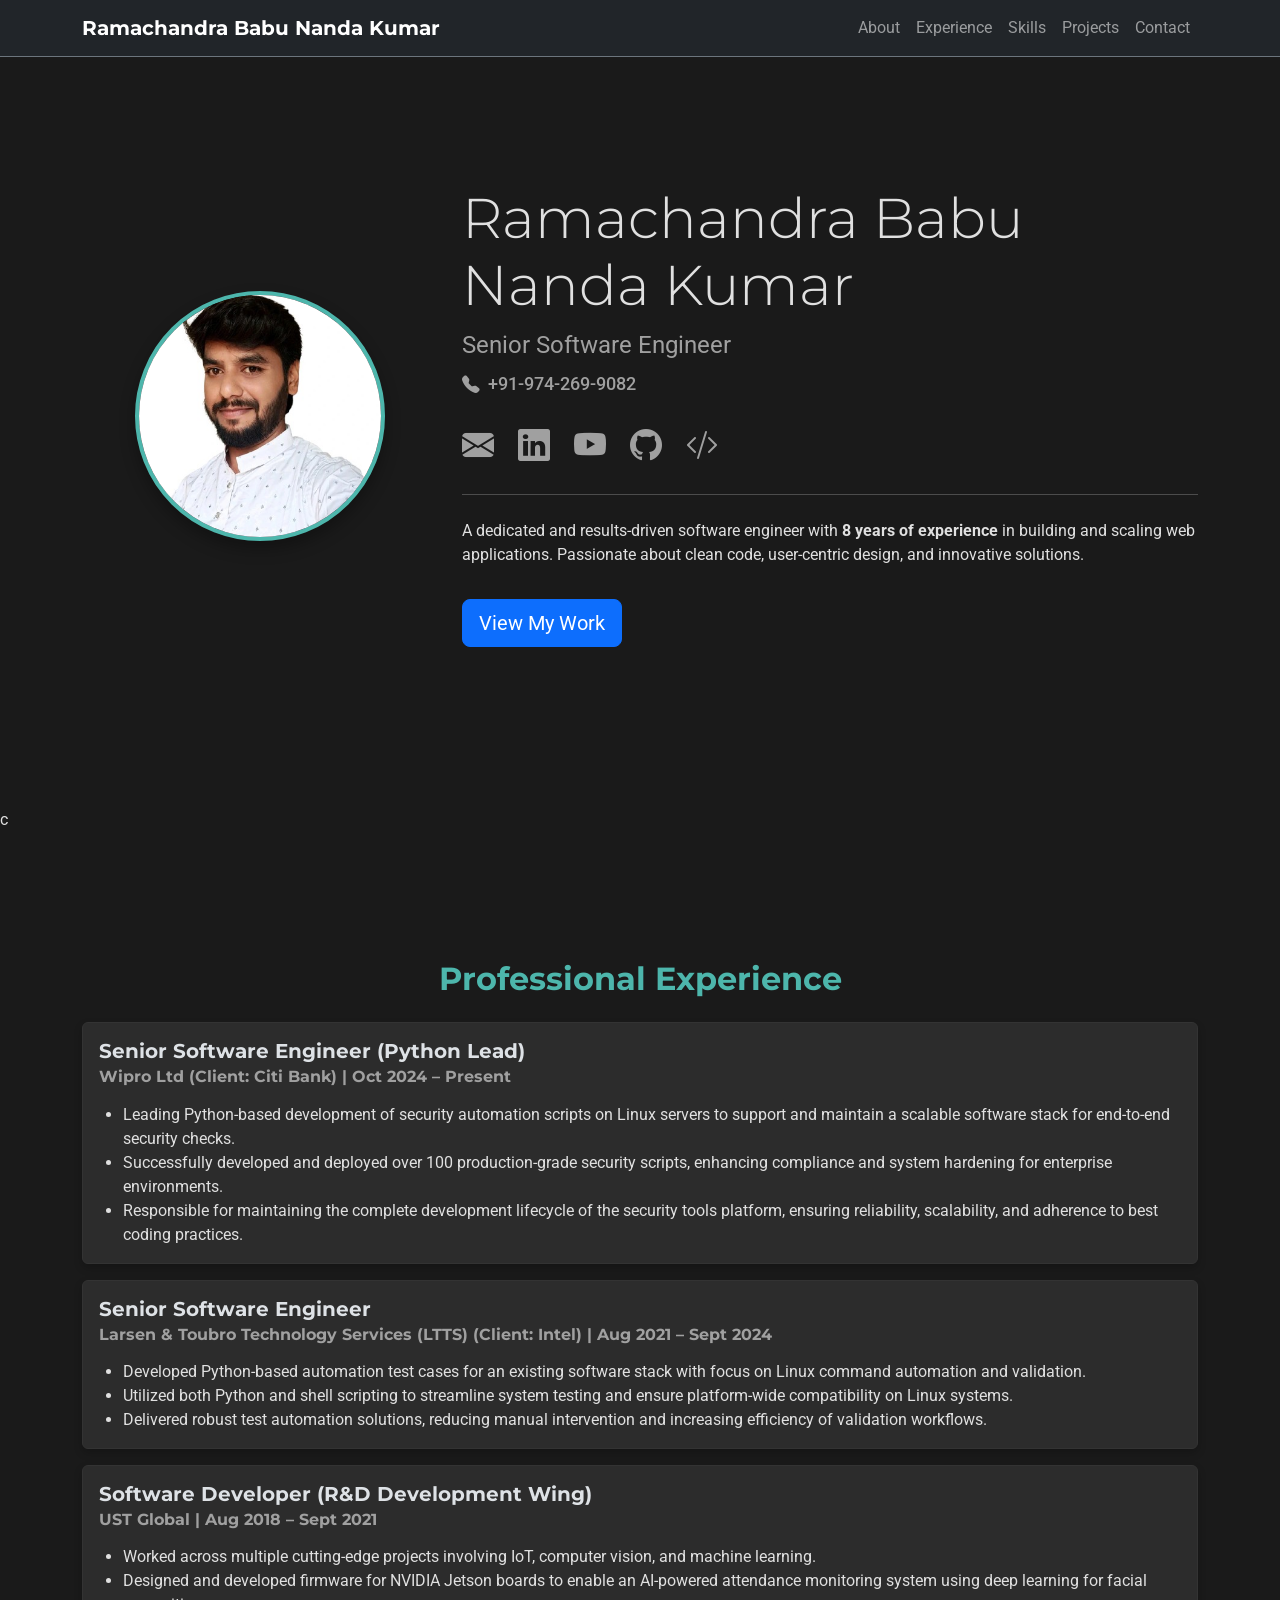
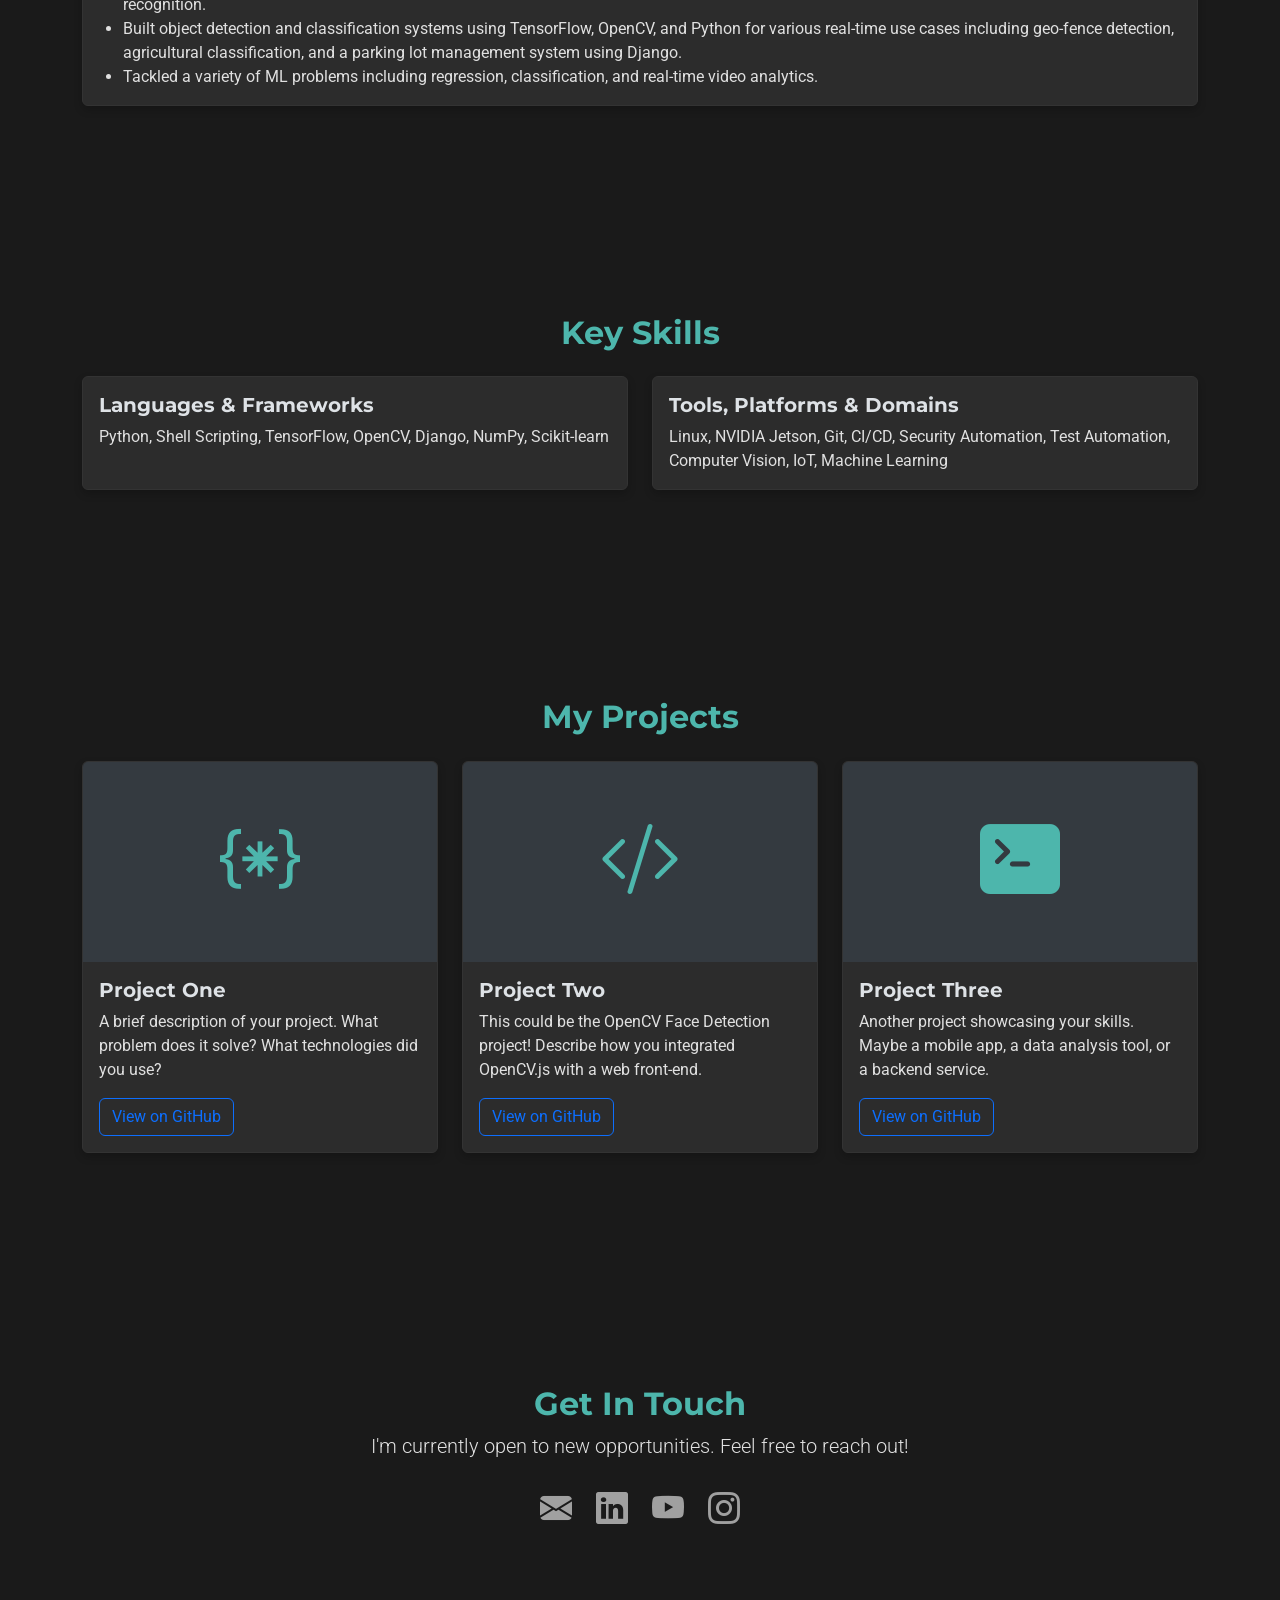
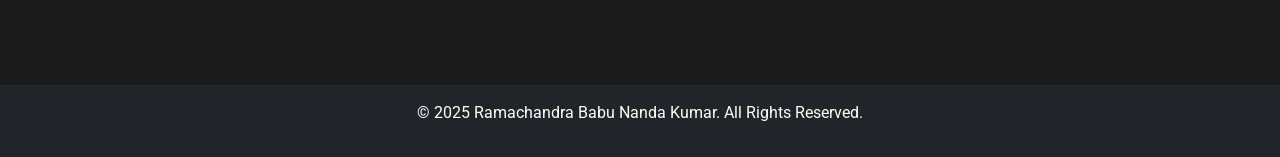
==== index.html @ 021d2466 "updated web page" ====
<!DOCTYPE html>
<html lang="en">
<head>
    <meta charset="UTF-8">
    <meta name="viewport" content="width=device-width, initial-scale=1.0">
    <title>Ramachandra Babu Nanda Kumar - Senior Software Engineer</title>
    <!-- Favicon -->
    <link rel="apple-touch-icon" sizes="180x180" href="img/apple-touch-icon.png">
    <link rel="icon" type="image/png" sizes="32x32" href="img/favicon-32x32.png">
    <link rel="icon" type="image/png" sizes="16x16" href="img/favicon-16x16.png">
    <link rel="shortcut icon" href="img/favicon.ico">
    <!-- Bootstrap CSS (v5.3) -->
    <link href="https://cdn.jsdelivr.net/npm/bootstrap@5.3.3/dist/css/bootstrap.min.css" rel="stylesheet" integrity="sha384-QWTKZyjpPEjISv5WaRU9OFeRpok6YctnYmDr5pNlyT2bRjXh0JMhjY6hW+ALEwIH" crossorigin="anonymous">
    <!-- Bootstrap Icons -->
    <link rel="stylesheet" href="https://cdn.jsdelivr.net/npm/bootstrap-icons@1.11.3/font/bootstrap-icons.min.css">
    <!-- Animate On Scroll CSS -->
    <link rel="stylesheet" href="https://unpkg.com/aos@next/dist/aos.css" />
    <!-- Custom CSS -->
    <link rel="stylesheet" href="css/styles.css">
    <!-- Google Fonts -->
    <link href="https://fonts.googleapis.com/css2?family=Montserrat:wght@400;700&family=Roboto:wght@400;500&display=swap" rel="stylesheet">
</head>
<body data-bs-theme="dark">

    <!-- Navbar -->
    <nav class="navbar navbar-expand-lg navbar-dark bg-dark fixed-top border-bottom border-secondary">
        <div class="container">
            <a class="navbar-brand" href="#">
                <span class="d-none d-lg-inline">Ramachandra Babu Nanda Kumar</span>
                <span class="d-lg-none">R. B. Nanda Kumar</span>
            </a>
            <button class="navbar-toggler" type="button" data-bs-toggle="collapse" data-bs-target="#navbarNav" aria-controls="navbarNav" aria-expanded="false" aria-label="Toggle navigation">
                <span class="navbar-toggler-icon"></span>
            </button>
            <div class="collapse navbar-collapse" id="navbarNav">
                <ul class="navbar-nav ms-auto">
                    <li class="nav-item"><a class="nav-link" href="#about">About</a></li>
                    <li class="nav-item"><a class="nav-link" href="#experience">Experience</a></li>
                    <li class="nav-item"><a class="nav-link" href="#skills">Skills</a></li>
                    <li class="nav-item"><a class="nav-link" href="#projects">Projects</a></li>
                    <li class="nav-item"><a class="nav-link" href="#contact">Contact</a></li>
                </ul>
            </div>
        </div>
    </nav>

    <!-- Hero Section -->
    <header id="about" class="hero-section d-flex align-items-center">
        <div class="container">
            <div class="row align-items-center">
                <!-- Left Column: Profile Image -->
                <div class="col-lg-4 text-center mb-4 mb-lg-0">
                    <img src="img/profile_image.jpg" alt="Ramachandra Babu Nanda Kumar" class="profile-image" data-aos="zoom-in">
                </div>
                <!-- Right Column: Text Content -->
                <div class="col-lg-8 text-center text-lg-start">
                    <h1 class="display-4" data-aos="fade-up" data-aos-delay="100">Ramachandra Babu Nanda Kumar</h1>
                    <p class="lead mb-2" data-aos="fade-up" data-aos-delay="200">Senior Software Engineer</p>
                    <a href="tel:+91-974-269-9082" class="phone-number-link" aria-label="Phone" data-aos="fade-up" data-aos-delay="250"><i class="bi bi-telephone-fill me-2"></i>+91-974-269-9082</a>
                    <div class="social-icons my-4 justify-content-center justify-content-lg-start" data-aos="fade-up" data-aos-delay="300">
                        <a href="mailto:ramchandraz2011@gmail.com" class="social-icon" aria-label="Email"><i class="bi bi-envelope-fill"></i></a>
                        <a href="https://www.linkedin.com/in/ramchandrababu/" class="social-icon" target="_blank" rel="noopener noreferrer" aria-label="LinkedIn"><i class="bi bi-linkedin"></i></a>
                        <a href="https://www.youtube.com/@code_with_rcb" class="social-icon" target="_blank" rel="noopener noreferrer" aria-label="YouTube"><i class="bi bi-youtube"></i></a>
                        <a href="https://github.com/ramchandra2011" class="social-icon" target="_blank" rel="noopener noreferrer" aria-label="GitHub"><i class="bi bi-github"></i></a>
                        <a href="https://leetcode.com/u/ramchandra2011/" class="social-icon" target="_blank" rel="noopener noreferrer" aria-label="LeetCode"><i class="bi bi-code-slash"></i></a>
                    </div>
                    <hr class="my-4 d-none d-lg-block">
                    <p data-aos="fade-up" data-aos-delay="400">A dedicated and results-driven software engineer with <strong>8 years of experience</strong> in building and scaling web applications. Passionate about clean code, user-centric design, and innovative solutions.</p>
                    <a class="btn btn-primary btn-lg mt-3" href="#projects" role="button" data-aos="fade-up" data-aos-delay="500">View My Work</a>
                </div>
            </div>
        </div>
    </header>
c
    <!-- Main Content -->
    <div class="container mt-5">

        <!-- Experience Section -->
        <section id="experience" class="mb-5" data-aos="fade-up">
            <h2 class="text-center mb-4">Professional Experience</h2>
            <div class="card mb-3">
                <div class="card-body">
                    <h5 class="card-title">Senior Software Engineer (Python Lead)</h5>
                    <h6 class="card-subtitle mb-2">Wipro Ltd (Client: Citi Bank) | Oct 2024 – Present</h6>
                    <ul class="card-text mt-3 ps-4">
                        <li>Leading Python-based development of security automation scripts on Linux servers to support and maintain a scalable software stack for end-to-end security checks.</li>
                        <li>Successfully developed and deployed over 100 production-grade security scripts, enhancing compliance and system hardening for enterprise environments.</li>
                        <li>Responsible for maintaining the complete development lifecycle of the security tools platform, ensuring reliability, scalability, and adherence to best coding practices.</li>
                    </ul>
                </div>
            </div>
            <div class="card mb-3">
                <div class="card-body">
                    <h5 class="card-title">Senior Software Engineer</h5>
                    <h6 class="card-subtitle mb-2">Larsen & Toubro Technology Services (LTTS) (Client: Intel) | Aug 2021 – Sept 2024</h6>
                    <ul class="card-text mt-3 ps-4">
                        <li>Developed Python-based automation test cases for an existing software stack with focus on Linux command automation and validation.</li>
                        <li>Utilized both Python and shell scripting to streamline system testing and ensure platform-wide compatibility on Linux systems.</li>
                        <li>Delivered robust test automation solutions, reducing manual intervention and increasing efficiency of validation workflows.</li>
                    </ul>
                </div>
            </div>
            <div class="card">
                <div class="card-body">
                    <h5 class="card-title">Software Developer (R&D Development Wing)</h5>
                    <h6 class="card-subtitle mb-2">UST Global | Aug 2018 – Sept 2021</h6>
                    <ul class="card-text mt-3 ps-4">
                        <li>Worked across multiple cutting-edge projects involving IoT, computer vision, and machine learning.</li>
                        <li>Designed and developed firmware for NVIDIA Jetson boards to enable an AI-powered attendance monitoring system using deep learning for facial recognition.</li>
                        <li>Built object detection and classification systems using TensorFlow, OpenCV, and Python for various real-time use cases including geo-fence detection, agricultural classification, and a parking lot management system using Django.</li>
                        <li>Tackled a variety of ML problems including regression, classification, and real-time video analytics.</li>
                    </ul>
                </div>
            </div>
        </section>

        <!-- Skills Section -->
        <section id="skills" class="mb-5" data-aos="fade-up">
            <h2 class="text-center mb-4">Key Skills</h2>
            <div class="row">
                <div class="col-md-6">
                    <div class="card h-100">
                        <div class="card-body">
                            <h5 class="card-title">Languages & Frameworks</h5>
                            <p class="card-text">Python, Shell Scripting, TensorFlow, OpenCV, Django, NumPy, Scikit-learn</p>
                        </div>
                    </div>
                </div>
                <div class="col-md-6">
                    <div class="card h-100">
                        <div class="card-body">
                            <h5 class="card-title">Tools, Platforms & Domains</h5>
                            <p class="card-text">Linux, NVIDIA Jetson, Git, CI/CD, Security Automation, Test Automation, Computer Vision, IoT, Machine Learning</p>
                        </div>
                    </div>
                </div>
            </div>
        </section>

        <!-- Projects Section -->
        <section id="projects" class="mb-5">
            <h2 class="text-center mb-4" data-aos="fade-up">My Projects</h2>
            <div class="row">
                <!-- Project 1 -->
                <div class="col-md-4 mb-4">
                    <div class="card h-100" data-aos="fade-up" data-aos-delay="100">
                        <div class="card-img-top d-flex align-items-center justify-content-center project-icon-placeholder">
                            <i class="bi bi-braces-asterisk"></i>
                        </div>
                        <div class="card-body">
                            <h5 class="card-title">Project One</h5>
                            <p class="card-text">A brief description of your project. What problem does it solve? What technologies did you use?</p>
                            <a href="#" class="btn btn-outline-primary">View on GitHub</a>
                        </div>
                    </div>
                </div>
                <!-- Project 2 -->
                <div class="col-md-4 mb-4">
                    <div class="card h-100" data-aos="fade-up" data-aos-delay="200">
                        <div class="card-img-top d-flex align-items-center justify-content-center project-icon-placeholder">
                            <i class="bi bi-code-slash"></i>
                        </div>
                        <div class="card-body">
                            <h5 class="card-title">Project Two</h5>
                            <p class="card-text">This could be the OpenCV Face Detection project! Describe how you integrated OpenCV.js with a web front-end.</p>
                            <a href="#" class="btn btn-outline-primary">View on GitHub</a>
                        </div>
                    </div>
                </div>
                <!-- Project 3 -->
                <div class="col-md-4 mb-4">
                    <div class="card h-100" data-aos="fade-up" data-aos-delay="300">
                        <div class="card-img-top d-flex align-items-center justify-content-center project-icon-placeholder">
                            <i class="bi bi-terminal-fill"></i>
                        </div>
                        <div class="card-body">
                            <h5 class="card-title">Project Three</h5>
                            <p class="card-text">Another project showcasing your skills. Maybe a mobile app, a data analysis tool, or a backend service.</p>
                            <a href="#" class="btn btn-outline-primary">View on GitHub</a>
                        </div>
                    </div>
                </div>
            </div>
        </section>

        <!-- Contact Section -->
        <section id="contact" class="text-center mb-5" data-aos="fade-up">
            <h2>Get In Touch</h2>
            <p class="lead">I'm currently open to new opportunities. Feel free to reach out!</p>
            <div class="social-icons my-4 justify-content-center">
                <a href="mailto:ramchandraz2011@gmail.com" class="social-icon" aria-label="Email"><i class="bi bi-envelope-fill"></i></a>
                <a href="https://www.linkedin.com/in/ramchandrababu/" class="social-icon" target="_blank" rel="noopener noreferrer" aria-label="LinkedIn"><i class="bi bi-linkedin"></i></a>
                <a href="https://www.youtube.com/@code_with_rcb" class="social-icon" target="_blank" rel="noopener noreferrer" aria-label="YouTube"><i class="bi bi-youtube"></i></a>
                <a href="https://www.instagram.com/code.with.rcb/" class="social-icon" target="_blank" rel="noopener noreferrer" aria-label="Instagram"><i class="bi bi-instagram"></i></a>
            </div>
        </section>

    </div>

    <!-- Footer -->
    <footer class="bg-dark text-white text-center py-3">
        <p>&copy; 2025 Ramachandra Babu Nanda Kumar. All Rights Reserved.</p>
    </footer>

    <!-- Bootstrap JS Bundle (includes Popper) -->
    <script src="https://cdn.jsdelivr.net/npm/bootstrap@5.3.3/dist/js/bootstrap.bundle.min.js" integrity="sha384-YvpcrYf0tY3lHB60NNkmXc5s9fDVZLESaAA55NDzOxhy9GkcIdslK1eN7N6jIeHz" crossorigin="anonymous"></script>
    <!-- Animate On Scroll JS -->
    <script src="https://unpkg.com/aos@next/dist/aos.js"></script>
    <!-- Custom JS -->
    <script src="js/main.js"></script>
</body>
</html>
---- css/styles.css ----
/* CSS Variables for theming */
:root {
    --primary-accent: #4db6ac; /* A sophisticated teal */
    --background-dark: #1a1a1a;
    --surface-dark: #2c2c2c;
    --text-light: #e0e0e0;
    --text-secondary: #a0a0a0;
    --shadow: 0 8px 16px rgba(0,0,0,0.3);
}

/* General Body & Font Styles */
body {
    font-family: 'Roboto', sans-serif;
    padding-top: 56px; /* Adjust for fixed navbar height */
    scroll-behavior: smooth;
    background-color: var(--background-dark);
    color: var(--text-light);
}

h1, h2, h3, h4, h5, h6, .navbar-brand {
    font-family: 'Montserrat', sans-serif;
    font-weight: 700;
}

h2 {
    color: var(--primary-accent);
}

/* Hero Section */
.hero-section {
    background: var(--background-dark); /* fallback */
    min-height: 80vh;
    margin-bottom: 2rem;
    color: var(--text-light);
}

.hero-section .lead {
    font-size: 1.5rem;
    font-weight: 400;
    color: var(--text-secondary);
}

/* Profile Image */
.profile-image {
    width: 250px;
    height: 250px;
    border-radius: 50%;
    border: 4px solid var(--primary-accent);
    object-fit: cover;
    box-shadow: var(--shadow);
}

/* Social Icons in Hero Section */
.social-icons {
    display: flex;
    gap: 1.5rem;
}

.social-icon {
    font-size: 2rem; /* Make icons larger */
    color: var(--text-secondary);
    transition: color 0.3s ease, transform 0.3s ease;
}
.social-icon:hover {
    color: var(--primary-accent);
    transform: translateY(-3px);
}

.phone-number-link {
    display: inline-block; /* Make it a block to apply margin */
    font-size: 1.1rem;
    font-weight: 500;
    text-decoration: none;
    color: var(--text-secondary);
    transition: color 0.3s ease;
}
.phone-number-link:hover {
    color: var(--primary-accent);
}

/* Section Padding */
section {
    padding: 80px 0;
}

/* Card Styles */
.card {
    background-color: var(--surface-dark);
    border: 1px solid #333;
    box-shadow: 0 4px 8px rgba(0,0,0,0.2);
    transition: transform 0.3s ease-in-out, box-shadow 0.3s ease-in-out;
}
.card:hover {
    transform: translateY(-8px);
    box-shadow: var(--shadow);
}

.card-subtitle {
    color: var(--text-secondary) !important;
}

.card-text {
    color: var(--text-light);
}

/* Project Icon Placeholder */
.project-icon-placeholder {
    height: 200px;
    background-color: #343a40; /* A slightly lighter dark shade */
}

.project-icon-placeholder i {
    font-size: 5rem;
    color: var(--primary-accent);
}

/* Button Hover Effect */
.btn-primary:hover, .btn-outline-primary:hover {
    transform: translateY(-2px);
    box-shadow: 0 4px 8px rgba(0,0,0,0.2);
}

/* --- Responsive Styles for Mobile --- */
@media (max-width: 767.98px) {
    .hero-section {
        min-height: 60vh;
    }

    .hero-section h1.display-4 {
        font-size: 2.5rem; /* Make heading smaller on mobile */
    }

    .profile-image {
        width: 180px; /* Make image smaller on mobile */
        height: 180px;
    }

    section {
        padding: 60px 0; /* Reduce vertical padding on sections */
    }
}
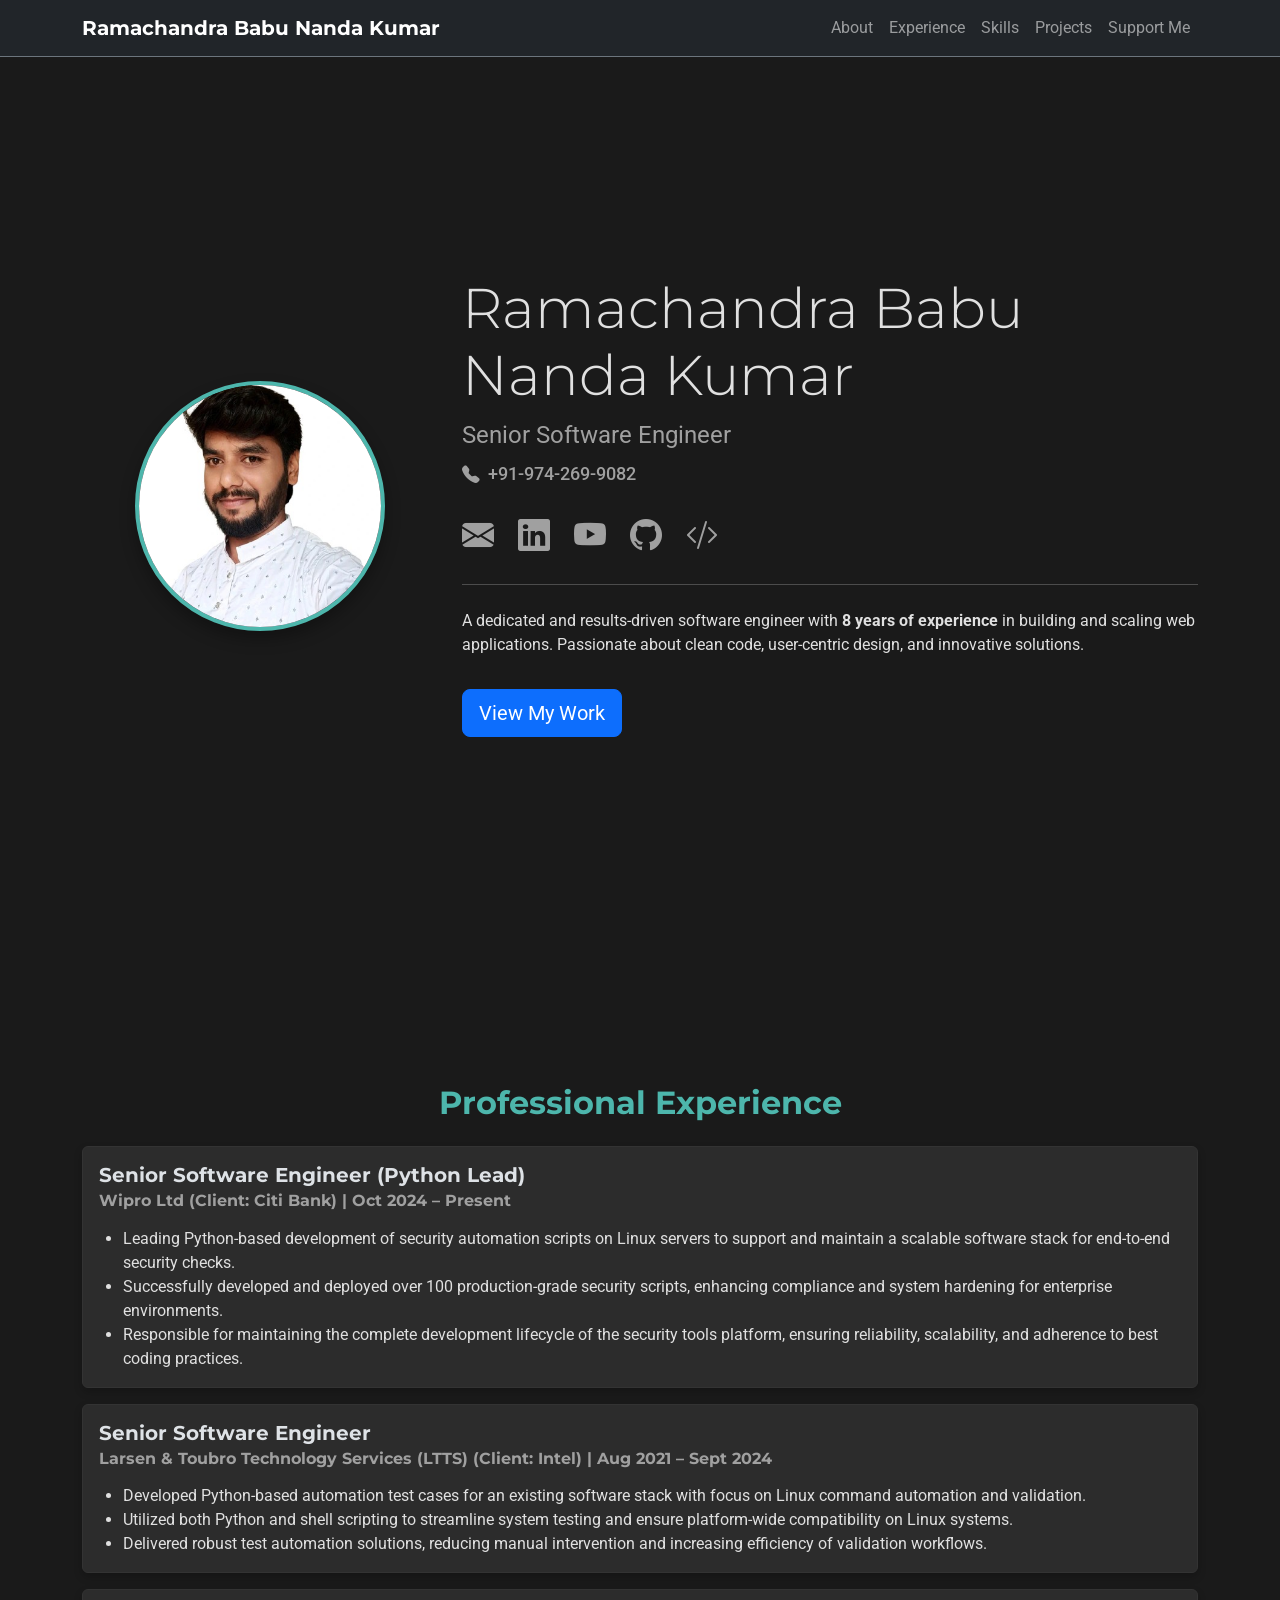
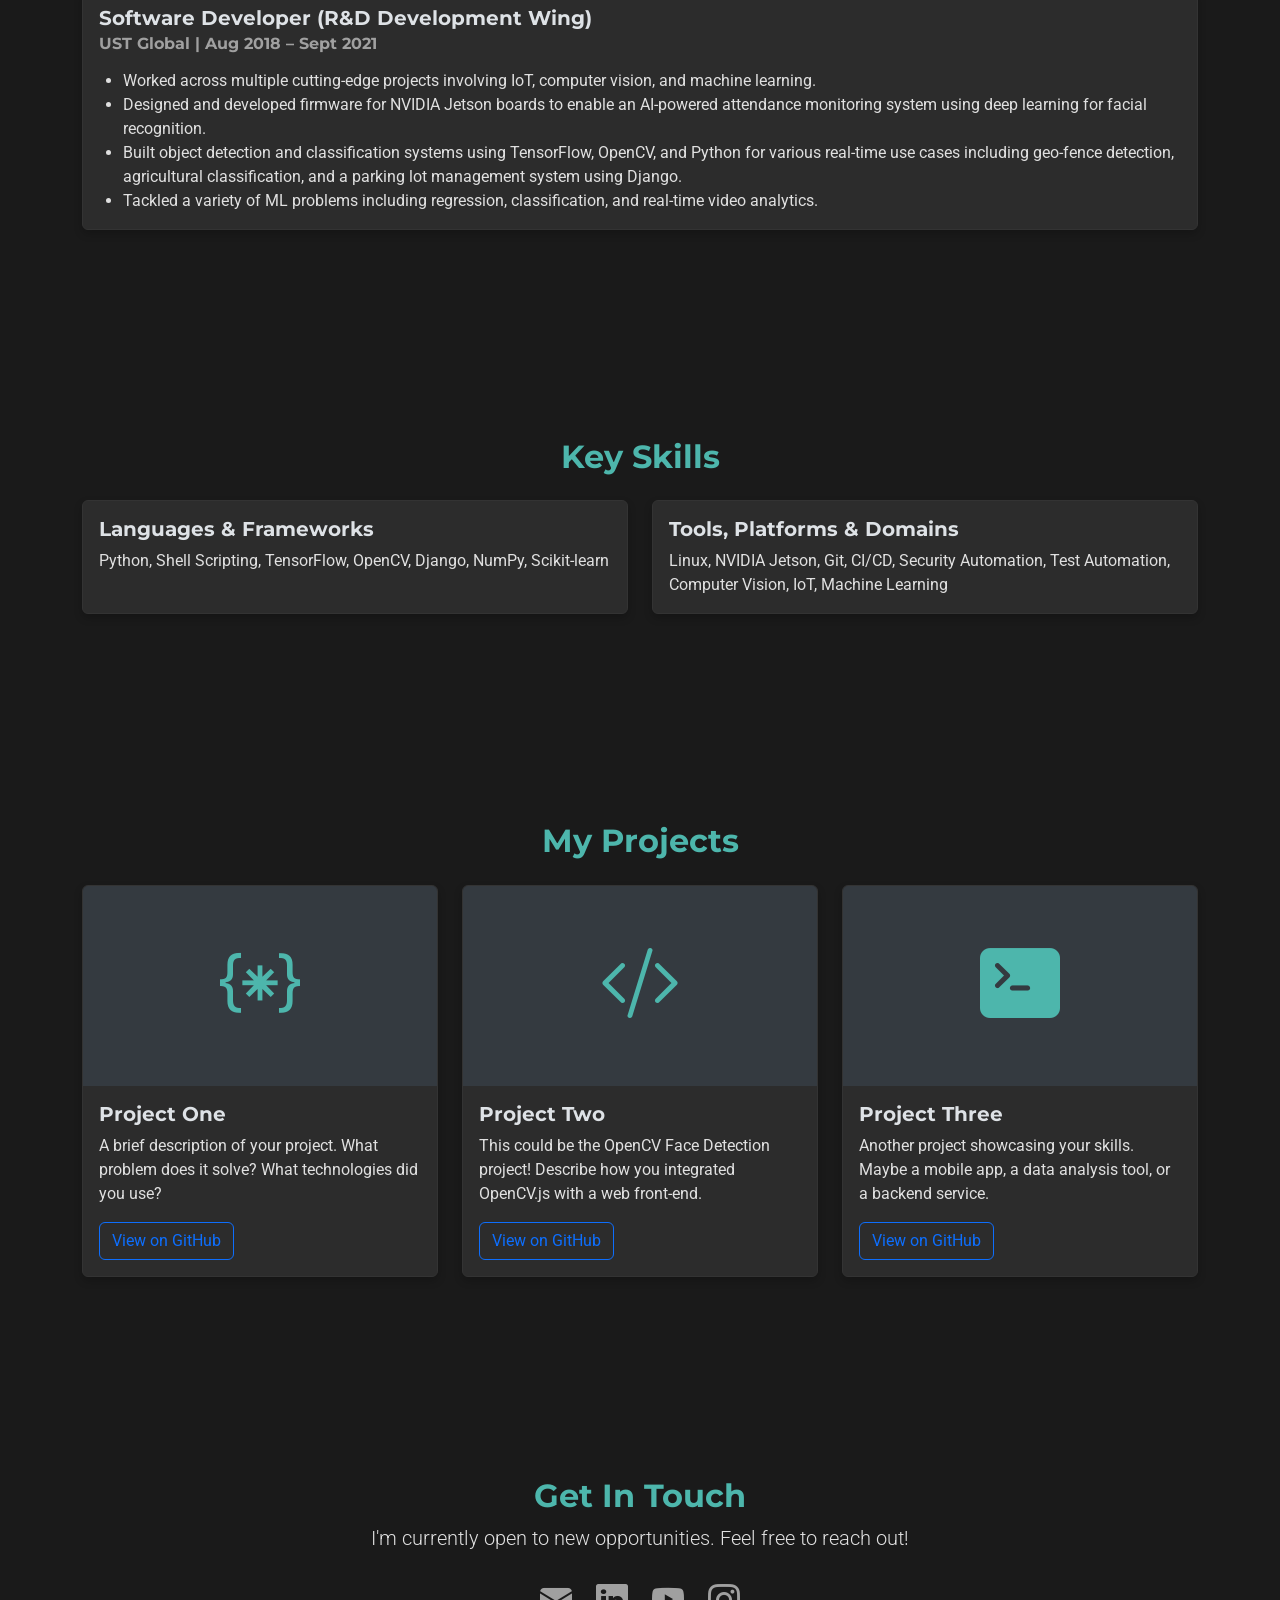
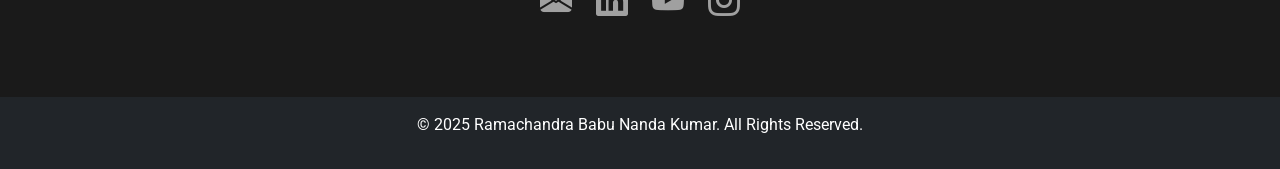
==== commit 518f76d9: "updated payment and topmate page" ====
--- a/index.html
+++ b/index.html
@@ -38,14 +38,14 @@
                     <li class="nav-item"><a class="nav-link" href="#experience">Experience</a></li>
                     <li class="nav-item"><a class="nav-link" href="#skills">Skills</a></li>
                     <li class="nav-item"><a class="nav-link" href="#projects">Projects</a></li>
-                    <li class="nav-item"><a class="nav-link" href="#contact">Contact</a></li>
+                    <li class="nav-item"><a class="nav-link" href="payment.html">Support Me</a></li>
                 </ul>
             </div>
         </div>
     </nav>
 
     <!-- Hero Section -->
-    <header id="about" class="hero-section d-flex align-items-center">
+    <header id="about" class="hero-section d-flex align-items-center min-vh-100">
         <div class="container">
             <div class="row align-items-center">
                 <!-- Left Column: Profile Image -->
@@ -71,7 +71,7 @@
             </div>
         </div>
     </header>
-c
+
     <!-- Main Content -->
     <div class="container mt-5">
 
@@ -184,7 +184,7 @@
         </section>
 
         <!-- Contact Section -->
-        <section id="contact" class="text-center mb-5" data-aos="fade-up">
+        <section id="contact" class="text-center py-5" data-aos="fade-up">
             <h2>Get In Touch</h2>
             <p class="lead">I'm currently open to new opportunities. Feel free to reach out!</p>
             <div class="social-icons my-4 justify-content-center">
@@ -196,7 +196,7 @@
         </section>
 
     </div>
-
+    
     <!-- Footer -->
     <footer class="bg-dark text-white text-center py-3">
         <p>&copy; 2025 Ramachandra Babu Nanda Kumar. All Rights Reserved.</p>
